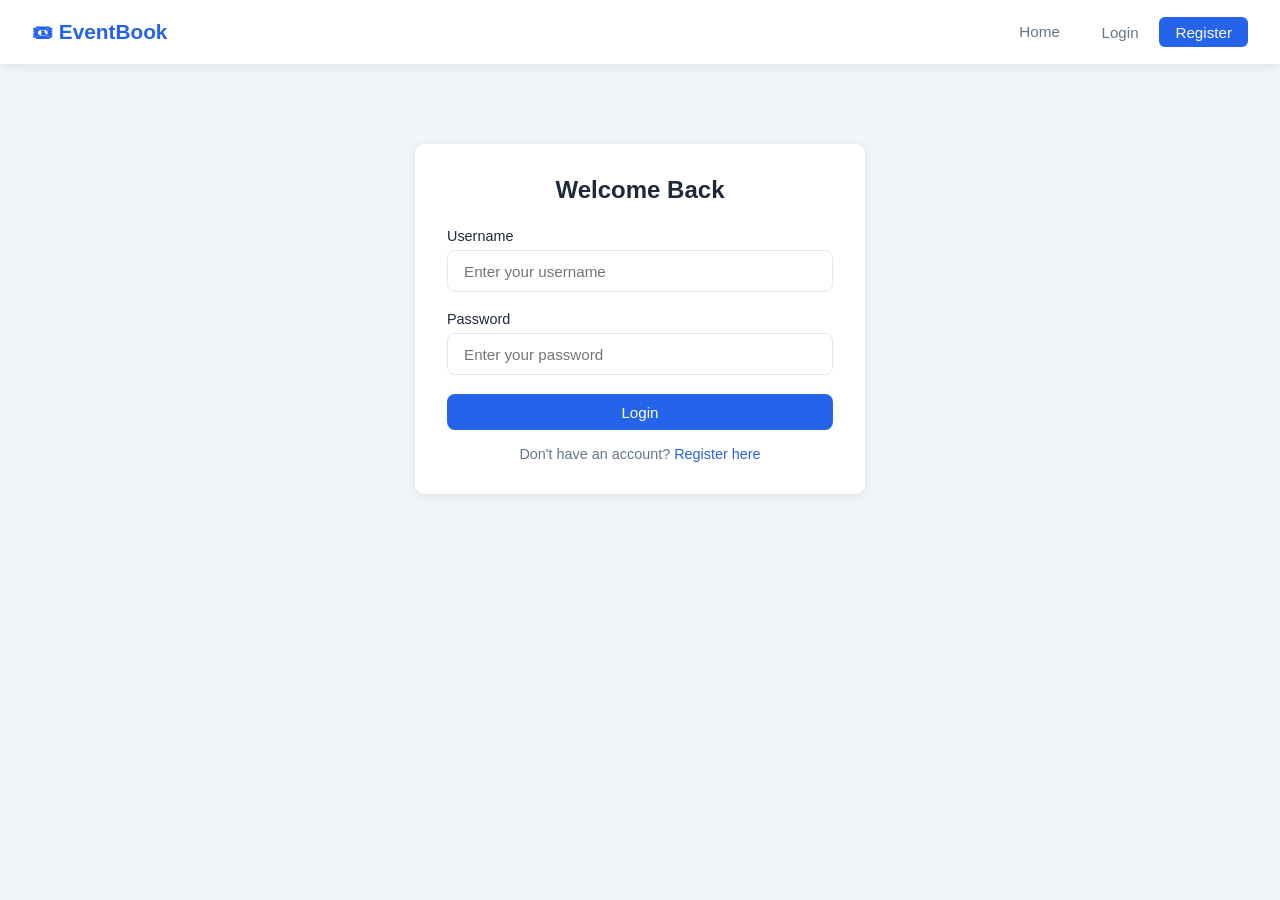
==== frontend/admin.html @ 703b4452 "Initial commit - Event Ticketing System" ====
<!DOCTYPE html>
<html lang="en">
<head>
    <meta charset="UTF-8">
    <meta name="viewport" content="width=device-width, initial-scale=1.0">
    <title>Admin Dashboard - EventBook Kenya</title>
    <link rel="stylesheet" href="css/style.css">
</head>
<body>

<!-- NAVBAR -->
<nav>
    <a href="index.html" class="nav-brand">🎟 EventBook</a>
    <ul class="nav-links">
        <li><a href="index.html">Home</a></li>
        <li id="nav-auth" style="display:flex; gap:0.5rem;">
            <a href="login.html">Login</a>
            <a href="register.html" class="btn-nav">Register</a>
        </li>
        <li id="nav-user" style="display:none; gap:0.5rem; align-items:center;">
            <a href="my-tickets.html" id="nav-username">Account</a>
            <a href="admin.html">Admin</a>
            <a href="#" onclick="logout()" class="btn-nav">Logout</a>
        </li>
    </ul>
</nav>

<div class="container">
    <div class="page-header">
        <h2>Admin Dashboard</h2>
        <p>Manage events, tickets and notifications</p>
    </div>

    <div id="alert-container"></div>

    <!-- STATS ROW -->
    <div style="display:grid; grid-template-columns:repeat(auto-fill, minmax(200px,1fr));
                gap:1rem; margin-bottom:2rem;">
        <div style="background:white; padding:1.5rem; border-radius:10px;
                    box-shadow:var(--shadow); border-left:4px solid var(--primary);">
            <p style="color:var(--text-light); font-size:0.85rem;">Total Events</p>
            <h3 id="stat-events" style="font-size:2rem; color:var(--primary);">...</h3>
        </div>
        <div style="background:white; padding:1.5rem; border-radius:10px;
                    box-shadow:var(--shadow); border-left:4px solid var(--accent);">
            <p style="color:var(--text-light); font-size:0.85rem;">Total Tickets Sold</p>
            <h3 id="stat-tickets" style="font-size:2rem; color:var(--accent);">...</h3>
        </div>
    </div>

    <!-- TWO COLUMN LAYOUT -->
    <div style="display:grid; grid-template-columns:1fr 1fr; gap:2rem;">

        <!-- CREATE EVENT FORM -->
        <div style="background:white; padding:2rem; border-radius:10px;
                    box-shadow:var(--shadow);">
            <h3 style="margin-bottom:1.5rem; font-size:1.2rem;">Create New Event</h3>
            <div id="event-form-alert"></div>

            <div class="form-group">
                <label>Event Title</label>
                <input type="text" id="ev-title" placeholder="e.g. Nairobi Jazz Night">
            </div>
            <div class="form-group">
                <label>Description</label>
                <textarea id="ev-desc" rows="3"
                    placeholder="Describe the event..."></textarea>
            </div>
            <div class="form-group">
                <label>Venue</label>
                <input type="text" id="ev-venue" placeholder="e.g. KICC, Nairobi">
            </div>
            <div class="form-group">
                <label>Date & Time</label>
                <input type="datetime-local" id="ev-date">
            </div>
            <div class="form-group">
                <label>Ticket Price (KES)</label>
                <input type="number" id="ev-price" placeholder="e.g. 500">
            </div>
            <div class="form-group">
                <label>Total Capacity</label>
                <input type="number" id="ev-capacity" placeholder="e.g. 200">
            </div>
            <button id="create-event-btn" class="btn btn-primary btn-full" onclick="submitCreateEvent()">
                 Create Event
            </button>
        </div>

        <!-- RIGHT COLUMN -->
        <div style="display:flex; flex-direction:column; gap:2rem;">

            <!-- SEND EVENT UPDATE -->
            <div style="background:white; padding:2rem; border-radius:10px;
                        box-shadow:var(--shadow);">
                <h3 style="margin-bottom:1.5rem; font-size:1.2rem;">
                    Send SMS Update to Attendees
                </h3>
                <div id="sms-alert"></div>
                <div class="form-group">
                    <label>Select Event</label>
                    <select id="sms-event">
                        <option value="">Loading events...</option>
                    </select>
                </div>
                <div class="form-group">
                    <label>Message</label>
                    <textarea id="sms-message" rows="3"
                        placeholder="e.g. Venue has changed to..."></textarea>
                </div>
                <button class="btn btn-success btn-full" onclick="sendSmsUpdate()">
                    Send SMS to All Attendees
                </button>
            </div>

            <!-- VALIDATE TICKET -->
            <div style="background:white; padding:2rem; border-radius:10px;
                        box-shadow:var(--shadow);">
                <h3 style="margin-bottom:1.5rem; font-size:1.2rem;">
                    Validate Ticket at Entry
                </h3>
                <div id="validate-alert"></div>
                <div class="form-group">
                    <label>Ticket ID</label>
                    <input type="text" id="validate-ticket-id"
                        placeholder="Paste ticket UUID here">
                </div>
                <button class="btn btn-outline btn-full" onclick="validateTicket()">
                    Validate Ticket
                </button>
            </div>

        </div>
    </div>

    <!-- EVENTS LIST -->
    <div style="background:white; padding:2rem; border-radius:10px;
                box-shadow:var(--shadow); margin-top:2rem;">
        <h3 style="margin-bottom:1.5rem; font-size:1.2rem;">All Events</h3>
        <div id="admin-events-list">
            <div class="loading">Loading events...</div>
        </div>
    </div>

</div>

<script src="js/api.js"></script>
<script>
    document.addEventListener('DOMContentLoaded', () => {
        updateNav();

        // Redirect if not logged in or not admin
        if (!isLoggedIn()) {
            window.location.href = 'login.html';
            return;
        }
        const user = getUser();
        if (user.role !== 'admin') {
            window.location.href = 'index.html';
            return;
        }

        loadDashboard();
    });

    async function loadDashboard() {
        await loadEvents();
    }

    async function loadEvents() {
        try {
            const response = await api.getEvents();
            const events = await response.json();

            // Update stats
            document.getElementById('stat-events').textContent = events.length;

            const totalSold = events.reduce((sum, e) =>
                sum + (e.total_capacity - e.available_tickets), 0);
            document.getElementById('stat-tickets').textContent = totalSold;

            // Populate SMS dropdown
            const select = document.getElementById('sms-event');
            select.innerHTML = events.map(e =>
                `<option value="${e.id}">${e.title}</option>`
            ).join('');

            // Populate events table
            const list = document.getElementById('admin-events-list');
            if (events.length === 0) {
                list.innerHTML = `<p style="color:var(--text-light);">
                    No events yet. Create one above.</p>`;
                return;
            }

            list.innerHTML = `
                <table style="width:100%; border-collapse:collapse;">
                    <thead>
                        <tr style="border-bottom:2px solid var(--border);
                                   text-align:left;">
                            <th style="padding:0.8rem; font-size:0.85rem;
                                       color:var(--text-light);">TITLE</th>
                            <th style="padding:0.8rem; font-size:0.85rem;
                                       color:var(--text-light);">DATE</th>
                            <th style="padding:0.8rem; font-size:0.85rem;
                                       color:var(--text-light);">VENUE</th>
                            <th style="padding:0.8rem; font-size:0.85rem;
                                       color:var(--text-light);">PRICE</th>
                            <th style="padding:0.8rem; font-size:0.85rem;
                                       color:var(--text-light);">TICKETS LEFT</th>
                            <th style="padding:0.8rem; font-size:0.85rem;
                                       color:var(--text-light);">STATUS</th>
                        </tr>
                    </thead>
                    <tbody>
                        ${events.map(e => `
                            <tr style="border-bottom:1px solid var(--border);">
                                <td style="padding:0.8rem; font-weight:500;">
                                    ${e.title}</td>
                                <td style="padding:0.8rem; font-size:0.85rem;
                                           color:var(--text-light);">
                                    ${formatDate(e.date)}</td>
                                <td style="padding:0.8rem; font-size:0.85rem;
                                           color:var(--text-light);">
                                    ${e.venue}</td>
                                <td style="padding:0.8rem; font-weight:600;
                                           color:var(--primary);">
                                    KES ${e.ticket_price}</td>
                                <td style="padding:0.8rem;">
                                    ${e.available_tickets}</td>
                                <td style="padding:0.8rem;">
                                    <span class="badge badge-${e.status}">
                                        ${e.status}
                                    </span>
                                </td>
                            </tr>
                        `).join('')}
                    </tbody>
                </table>`;

        } catch (error) {
            showAlert('alert-container', 'Could not load events.', 'error');
        }
    }

    async function submitCreateEvent() {
        const title    = document.getElementById('ev-title').value.trim();
        const desc     = document.getElementById('ev-desc').value.trim();
        const venue    = document.getElementById('ev-venue').value.trim();
        const date     = document.getElementById('ev-date').value;
        const price    = document.getElementById('ev-price').value;
        const capacity = document.getElementById('ev-capacity').value;

        if (!title || !desc || !venue || !date || !price || !capacity) {
            showAlert('event-form-alert', 'Please fill in all fields.', 'error');
            return;
        }

        const btn = document.querySelector('.btn-primary');
        btn.textContent = 'Creating...';
        btn.disabled = true;

        try {
            const response = await api.createEvent({
                title, description: desc, venue,
                date: new Date(date).toISOString(),
                ticket_price: price,
                total_capacity: parseInt(capacity)
            });

            const data = await response.json();

            if (response.ok) {
                showAlert('event-form-alert', 'Event created successfully!', 'success');
                // Clear form
                ['ev-title','ev-desc','ev-venue','ev-date',
                 'ev-price','ev-capacity'].forEach(id => {
                    document.getElementById(id).value = '';
                });
                loadDashboard();
            } else {
                const error = Object.values(data)[0];
                showAlert('event-form-alert',
                    Array.isArray(error) ? error[0] : error, 'error');
            }

        } catch (error) {
            showAlert('event-form-alert', 'Server error. Try again.', 'error');
        }

        btn.textContent = 'Create Event';
        btn.disabled = false;
    }

    async function sendSmsUpdate() {
        const eventId = document.getElementById('sms-event').value;
        const message = document.getElementById('sms-message').value.trim();

        if (!message) {
            showAlert('sms-alert', 'Please enter a message.', 'error');
            return;
        }

        const btn = document.querySelector('.btn-success');
        btn.textContent = 'Sending...';
        btn.disabled = true;

        try {
            const response = await api.sendEventUpdate({
                event_id: eventId,
                message: message
            });

            const data = await response.json();

            if (response.ok) {
                showAlert('sms-alert', data.message, 'success');
                document.getElementById('sms-message').value = '';
            } else {
                showAlert('sms-alert', data.error || 'Failed to send.', 'error');
            }

        } catch (error) {
            showAlert('sms-alert', 'Server error. Try again.', 'error');
        }

        btn.textContent = 'Send SMS to All Attendees';
        btn.disabled = false;
    }

    async function validateTicket() {
        const ticketId = document.getElementById('validate-ticket-id').value.trim();

        if (!ticketId) {
            showAlert('validate-alert', 'Please enter a ticket ID.', 'error');
            return;
        }

        const btn = document.querySelector('.btn-outline');
        btn.textContent = 'Validating...';
        btn.disabled = true;

        try {
            const response = await fetch('http://127.0.0.1:8000/api/tickets/validate/', {
                method: 'POST',
                headers: {
                    'Content-Type': 'application/json',
                    'Authorization': `Bearer ${getToken()}`
                },
                body: JSON.stringify({ ticket_id: ticketId })
            });

            const data = await response.json();

            if (response.ok && data.valid) {
                showAlert('validate-alert',
                    `✓ Valid ticket! Attendee: ${data.attendee} — ${data.event}`,
                    'success');
                document.getElementById('validate-ticket-id').value = '';
            } else {
                showAlert('validate-alert',
                    data.message || 'Invalid ticket.', 'error');
            }

        } catch (error) {
            showAlert('validate-alert', 'Server error. Try again.', 'error');
        }

        btn.textContent = 'Validate Ticket';
        btn.disabled = false;
    }

    function formatDate(dateStr) {
        const date = new Date(dateStr);
        return date.toLocaleDateString('en-KE', {
            year: 'numeric', month: 'short',
            day: 'numeric', hour: '2-digit', minute: '2-digit'
        });
    }
</script>

</body>
</html>
---- frontend/css/style.css ----
* {
    margin: 0;
    padding: 0;
    box-sizing: border-box;
}

:root {
    --primary: #2563eb;
    --primary-dark: #1d4ed8;
    --secondary: #f8fafc;
    --accent: #16a34a;
    --danger: #dc2626;
    --text: #1e293b;
    --text-light: #64748b;
    --border: #e2e8f0;
    --white: #ffffff;
    --shadow: 0 2px 10px rgba(0,0,0,0.08);
    --radius: 10px;
}

body {
    font-family: 'Segoe UI', sans-serif;
    background: #f1f5f9;
    color: var(--text);
    min-height: 100vh;
}

/* NAVBAR */
nav {
    background: var(--white);
    padding: 0 2rem;
    height: 64px;
    display: flex;
    align-items: center;
    justify-content: space-between;
    box-shadow: var(--shadow);
    position: sticky;
    top: 0;
    z-index: 100;
}

.nav-brand {
    font-size: 1.3rem;
    font-weight: 700;
    color: var(--primary);
    text-decoration: none;
}

.nav-links {
    display: flex;
    gap: 1rem;
    align-items: center;
    list-style: none;
}

.nav-links a {
    text-decoration: none;
    color: var(--text-light);
    font-size: 0.95rem;
    padding: 0.4rem 0.8rem;
    border-radius: 6px;
    transition: all 0.2s;
}

.nav-links a:hover {
    background: var(--secondary);
    color: var(--primary);
}

.nav-links .btn-nav {
    background: var(--primary);
    color: var(--white) !important;
    padding: 0.4rem 1rem;
}

.nav-links .btn-nav:hover {
    background: var(--primary-dark) !important;
    color: var(--white) !important;
}

/* CONTAINER */
.container {
    max-width: 1100px;
    margin: 0 auto;
    padding: 2rem 1.5rem;
}

/* HERO */
.hero {
    background: linear-gradient(135deg, var(--primary), var(--primary-dark));
    color: var(--white);
    padding: 4rem 2rem;
    text-align: center;
    margin-bottom: 2rem;
}

.hero h1 {
    font-size: 2.5rem;
    margin-bottom: 0.8rem;
}

.hero p {
    font-size: 1.1rem;
    opacity: 0.9;
}

/* CARDS */
.cards-grid {
    display: grid;
    grid-template-columns: repeat(auto-fill, minmax(300px, 1fr));
    gap: 1.5rem;
}

.card {
    background: var(--white);
    border-radius: var(--radius);
    box-shadow: var(--shadow);
    overflow: hidden;
    transition: transform 0.2s, box-shadow 0.2s;
}

.card:hover {
    transform: translateY(-3px);
    box-shadow: 0 8px 24px rgba(0,0,0,0.12);
}

.card-body {
    padding: 1.5rem;
}

.card-title {
    font-size: 1.15rem;
    font-weight: 600;
    margin-bottom: 0.5rem;
    color: var(--text);
}

.card-text {
    color: var(--text-light);
    font-size: 0.9rem;
    margin-bottom: 0.4rem;
}

.card-price {
    font-size: 1.2rem;
    font-weight: 700;
    color: var(--primary);
    margin: 0.8rem 0;
}

.card-footer {
    padding: 1rem 1.5rem;
    border-top: 1px solid var(--border);
    display: flex;
    justify-content: space-between;
    align-items: center;
}

/* BADGES */
.badge {
    padding: 0.25rem 0.7rem;
    border-radius: 20px;
    font-size: 0.78rem;
    font-weight: 600;
}

.badge-upcoming { background: #dbeafe; color: #1d4ed8; }
.badge-ongoing  { background: #dcfce7; color: #16a34a; }
.badge-sold-out { background: #fee2e2; color: #dc2626; }

/* BUTTONS */
.btn {
    display: inline-block;
    padding: 0.6rem 1.4rem;
    border-radius: 8px;
    font-size: 0.95rem;
    font-weight: 500;
    cursor: pointer;
    border: none;
    text-decoration: none;
    transition: all 0.2s;
    text-align: center;
}

.btn-primary {
    background: var(--primary);
    color: var(--white);
}

.btn-primary:hover { background: var(--primary-dark); }

.btn-success {
    background: var(--accent);
    color: var(--white);
}

.btn-success:hover { background: #15803d; }

.btn-danger {
    background: var(--danger);
    color: var(--white);
}

.btn-outline {
    background: transparent;
    border: 2px solid var(--primary);
    color: var(--primary);
}

.btn-outline:hover {
    background: var(--primary);
    color: var(--white);
}

.btn-full { width: 100%; }

/* FORMS */
.form-card {
    background: var(--white);
    border-radius: var(--radius);
    box-shadow: var(--shadow);
    padding: 2rem;
    max-width: 450px;
    margin: 3rem auto;
}

.form-title {
    font-size: 1.5rem;
    font-weight: 700;
    margin-bottom: 1.5rem;
    text-align: center;
    color: var(--text);
}

.form-group {
    margin-bottom: 1.2rem;
}

.form-group label {
    display: block;
    font-size: 0.9rem;
    font-weight: 500;
    margin-bottom: 0.4rem;
    color: var(--text);
}

.form-group input,
.form-group textarea,
.form-group select {
    width: 100%;
    padding: 0.7rem 1rem;
    border: 1.5px solid var(--border);
    border-radius: 8px;
    font-size: 0.95rem;
    transition: border-color 0.2s;
    outline: none;
}

.form-group input:focus,
.form-group textarea:focus,
.form-group select:focus {
    border-color: var(--primary);
}

.form-footer {
    text-align: center;
    margin-top: 1rem;
    font-size: 0.9rem;
    color: var(--text-light);
}

.form-footer a {
    color: var(--primary);
    text-decoration: none;
    font-weight: 500;
}

/* ALERTS */
.alert {
    padding: 0.8rem 1rem;
    border-radius: 8px;
    margin-bottom: 1rem;
    font-size: 0.9rem;
}

.alert-success { background: #dcfce7; color: #166534; }
.alert-error   { background: #fee2e2; color: #991b1b; }
.alert-info    { background: #dbeafe; color: #1e40af; }

/* TICKET CARD */
.ticket-card {
    background: var(--white);
    border-radius: var(--radius);
    box-shadow: var(--shadow);
    padding: 1.5rem;
    display: flex;
    gap: 1.5rem;
    align-items: center;
    margin-bottom: 1rem;
    border-left: 5px solid var(--primary);
}

.ticket-card img {
    width: 100px;
    height: 100px;
    border-radius: 8px;
    object-fit: cover;
}

.ticket-info h3 {
    font-size: 1.1rem;
    margin-bottom: 0.3rem;
}

.ticket-info p {
    color: var(--text-light);
    font-size: 0.88rem;
    margin-bottom: 0.2rem;
}

.ticket-id {
    font-size: 0.75rem;
    color: var(--text-light);
    margin-top: 0.5rem;
    word-break: break-all;
}

/* PAGE HEADER */
.page-header {
    margin-bottom: 2rem;
}

.page-header h2 {
    font-size: 1.8rem;
    font-weight: 700;
}

.page-header p {
    color: var(--text-light);
    margin-top: 0.3rem;
}

/* LOADING */
.loading {
    text-align: center;
    padding: 3rem;
    color: var(--text-light);
    font-size: 1rem;
}

/* EMPTY STATE */
.empty-state {
    text-align: center;
    padding: 4rem 2rem;
    color: var(--text-light);
}

.empty-state h3 {
    font-size: 1.2rem;
    margin-bottom: 0.5rem;
}

/* RESPONSIVE */
@media (max-width: 600px) {
    .hero h1 { font-size: 1.8rem; }
    .cards-grid { grid-template-columns: 1fr; }
    .ticket-card { flex-direction: column; }
    nav { padding: 0 1rem; }
}
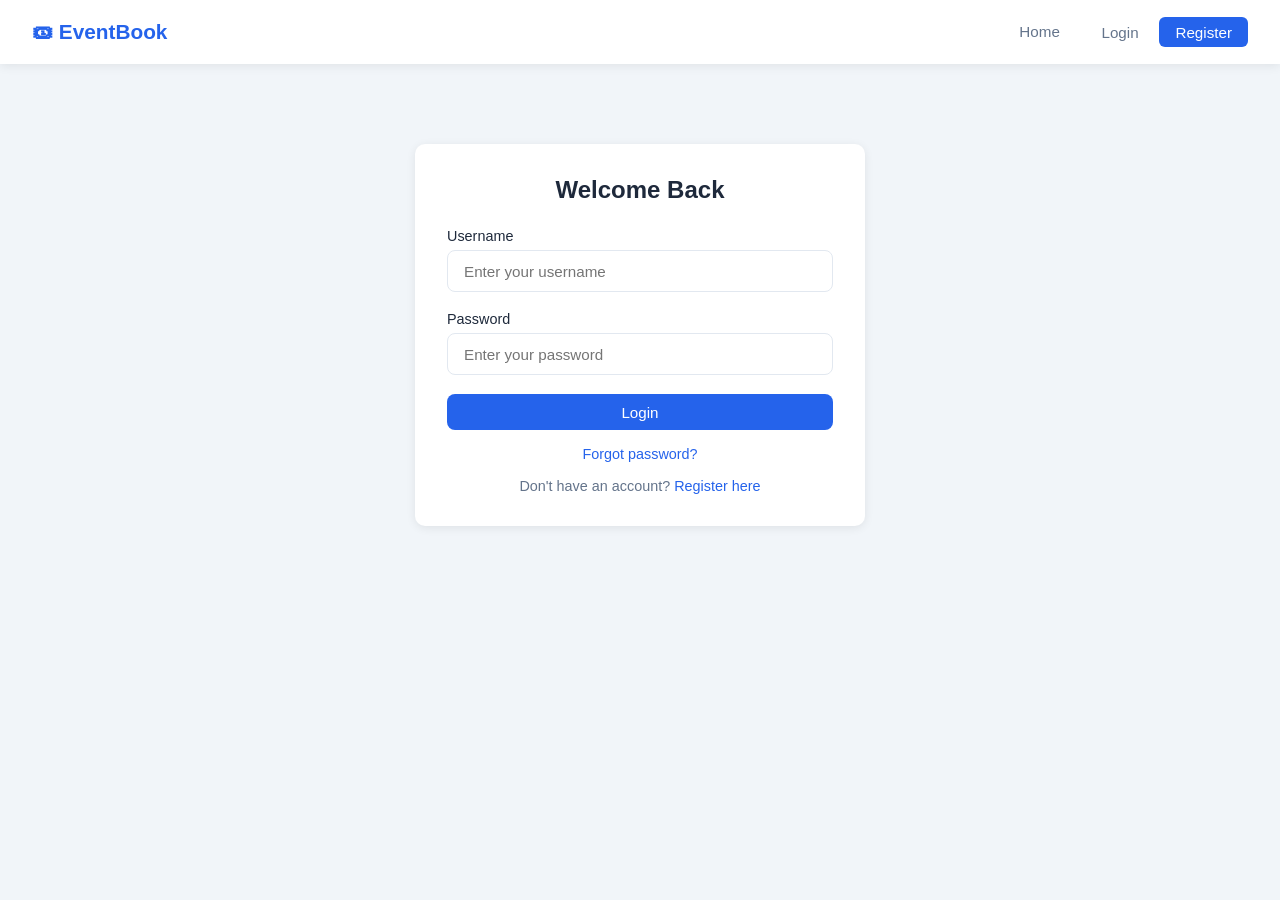
==== commit b44819b8: "Minor change" ====
--- a/frontend/admin.html
+++ b/frontend/admin.html
@@ -46,6 +46,11 @@
             <p style="color:var(--text-light); font-size:0.85rem;">Total Tickets Sold</p>
             <h3 id="stat-tickets" style="font-size:2rem; color:var(--accent);">...</h3>
         </div>
+        <div style="background:white; padding:1.5rem; border-radius:10px;
+                    box-shadow:var(--shadow); border-left:4px solid var(--primary);">
+            <p style="color:var(--text-light); font-size:0.85rem;">Total Revenue</p>
+            <h3 id="stat-revenue" style="font-size:1.5rem; color:var(--primary);">...</h3>
+        </div>
     </div>
 
     <!-- TWO COLUMN LAYOUT -->
@@ -82,8 +87,9 @@
                 <label>Total Capacity</label>
                 <input type="number" id="ev-capacity" placeholder="e.g. 200">
             </div>
-            <button id="create-event-btn" class="btn btn-primary btn-full" onclick="submitCreateEvent()">
-                 Create Event
+            <button id="create-event-btn" class="btn btn-primary btn-full"
+                onclick="submitCreateEvent()">
+                Create Event
             </button>
         </div>
 
@@ -136,7 +142,15 @@
     <!-- EVENTS LIST -->
     <div style="background:white; padding:2rem; border-radius:10px;
                 box-shadow:var(--shadow); margin-top:2rem;">
-        <h3 style="margin-bottom:1.5rem; font-size:1.2rem;">All Events</h3>
+
+        <div style="display:flex; justify-content:space-between;
+                    align-items:center; margin-bottom:1rem;">
+            <h3 style="font-size:1.2rem;">All Events</h3>
+            <button class="btn btn-outline" onclick="exportCSV()">
+                📥 Export to CSV
+            </button>
+        </div>
+
         <div id="admin-events-list">
             <div class="loading">Loading events...</div>
         </div>
@@ -149,7 +163,6 @@
     document.addEventListener('DOMContentLoaded', () => {
         updateNav();
 
-        // Redirect if not logged in or not admin
         if (!isLoggedIn()) {
             window.location.href = 'login.html';
             return;
@@ -178,6 +191,11 @@
             const totalSold = events.reduce((sum, e) =>
                 sum + (e.total_capacity - e.available_tickets), 0);
             document.getElementById('stat-tickets').textContent = totalSold;
+
+            const totalRevenue = events.reduce((sum, e) =>
+                sum + ((e.total_capacity - e.available_tickets) * e.ticket_price), 0);
+            document.getElementById('stat-revenue').textContent =
+                `KES ${totalRevenue.toLocaleString()}`;
 
             // Populate SMS dropdown
             const select = document.getElementById('sms-event');
@@ -194,6 +212,7 @@
             }
 
             list.innerHTML = `
+                <div style="overflow-x:auto;">
                 <table style="width:100%; border-collapse:collapse;">
                     <thead>
                         <tr style="border-bottom:2px solid var(--border);
@@ -207,13 +226,20 @@
                             <th style="padding:0.8rem; font-size:0.85rem;
                                        color:var(--text-light);">PRICE</th>
                             <th style="padding:0.8rem; font-size:0.85rem;
+                                       color:var(--text-light);">TICKETS SOLD</th>
+                            <th style="padding:0.8rem; font-size:0.85rem;
                                        color:var(--text-light);">TICKETS LEFT</th>
+                            <th style="padding:0.8rem; font-size:0.85rem;
+                                       color:var(--text-light);">REVENUE</th>
                             <th style="padding:0.8rem; font-size:0.85rem;
                                        color:var(--text-light);">STATUS</th>
                         </tr>
                     </thead>
                     <tbody>
-                        ${events.map(e => `
+                        ${events.map(e => {
+                            const sold = e.total_capacity - e.available_tickets;
+                            const revenue = sold * e.ticket_price;
+                            return `
                             <tr style="border-bottom:1px solid var(--border);">
                                 <td style="padding:0.8rem; font-weight:500;">
                                     ${e.title}</td>
@@ -226,17 +252,24 @@
                                 <td style="padding:0.8rem; font-weight:600;
                                            color:var(--primary);">
                                     KES ${e.ticket_price}</td>
+                                <td style="padding:0.8rem; font-weight:600;
+                                           color:var(--accent);">
+                                    ${sold}</td>
                                 <td style="padding:0.8rem;">
                                     ${e.available_tickets}</td>
+                                <td style="padding:0.8rem; font-weight:600;
+                                           color:var(--primary);">
+                                    KES ${revenue.toLocaleString()}</td>
                                 <td style="padding:0.8rem;">
                                     <span class="badge badge-${e.status}">
                                         ${e.status}
                                     </span>
                                 </td>
-                            </tr>
-                        `).join('')}
+                            </tr>`;
+                        }).join('')}
                     </tbody>
-                </table>`;
+                </table>
+                </div>`;
 
         } catch (error) {
             showAlert('alert-container', 'Could not load events.', 'error');
@@ -256,7 +289,7 @@
             return;
         }
 
-        const btn = document.querySelector('.btn-primary');
+        const btn = document.getElementById('create-event-btn');
         btn.textContent = 'Creating...';
         btn.disabled = true;
 
@@ -272,7 +305,6 @@
 
             if (response.ok) {
                 showAlert('event-form-alert', 'Event created successfully!', 'success');
-                // Clear form
                 ['ev-title','ev-desc','ev-venue','ev-date',
                  'ev-price','ev-capacity'].forEach(id => {
                     document.getElementById(id).value = '';
@@ -341,7 +373,7 @@
         btn.disabled = true;
 
         try {
-            const response = await fetch('http://127.0.0.1:8000/api/tickets/validate/', {
+            const response = await fetch(`${API_BASE}/tickets/validate/`, {
                 method: 'POST',
                 headers: {
                     'Content-Type': 'application/json',
@@ -370,6 +402,38 @@
         btn.disabled = false;
     }
 
+    async function exportCSV() {
+        try {
+            const response = await api.getEvents();
+            const events = await response.json();
+
+            let csv = 'Event Title,Date,Venue,Ticket Price,Capacity,Tickets Sold,Tickets Left,Revenue,Status\n';
+
+            events.forEach(e => {
+                const sold = e.total_capacity - e.available_tickets;
+                const revenue = sold * e.ticket_price;
+                csv += `"${e.title}","${formatDate(e.date)}","${e.venue}",`;
+                csv += `"KES ${e.ticket_price}","${e.total_capacity}",`;
+                csv += `"${sold}","${e.available_tickets}",`;
+                csv += `"KES ${revenue}","${e.status}"\n`;
+            });
+
+            const blob = new Blob([csv], { type: 'text/csv' });
+            const url = window.URL.createObjectURL(blob);
+            const a = document.createElement('a');
+            a.href = url;
+            a.download = 'EventBook_Report.csv';
+            a.click();
+            window.URL.revokeObjectURL(url);
+
+            showAlert('alert-container',
+                'Report downloaded successfully!', 'success');
+
+        } catch (error) {
+            showAlert('alert-container', 'Could not generate report.', 'error');
+        }
+    }
+
     function formatDate(dateStr) {
         const date = new Date(dateStr);
         return date.toLocaleDateString('en-KE', {
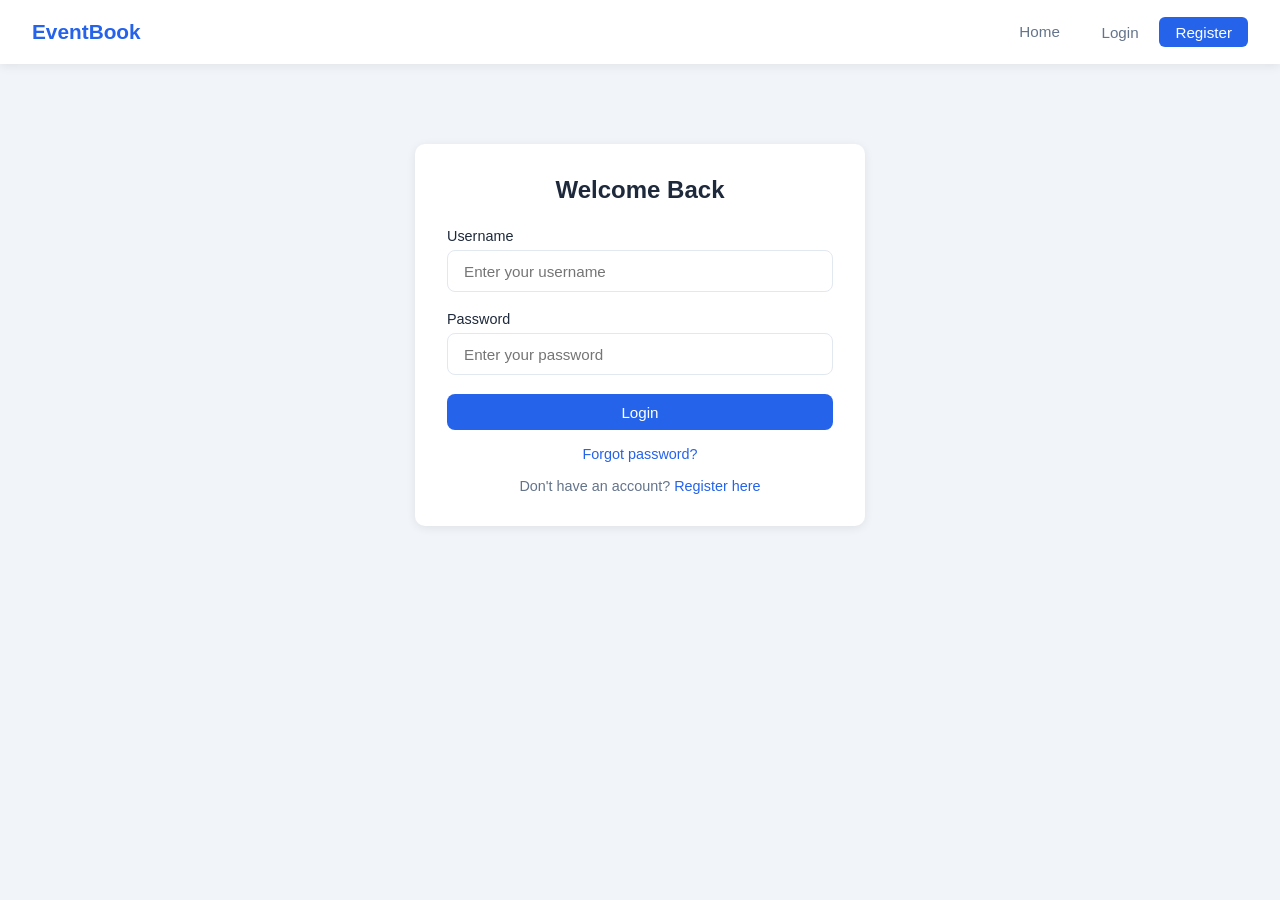
==== commit aa3ada00: "minor change" ====
--- a/frontend/admin.html
+++ b/frontend/admin.html
@@ -10,7 +10,7 @@
 
 <!-- NAVBAR -->
 <nav>
-    <a href="index.html" class="nav-brand">🎟 EventBook</a>
+    <a href="index.html" class="nav-brand"> EventBook</a>
     <ul class="nav-links">
         <li><a href="index.html">Home</a></li>
         <li id="nav-auth" style="display:flex; gap:0.5rem;">
@@ -86,6 +86,16 @@
             <div class="form-group">
                 <label>Total Capacity</label>
                 <input type="number" id="ev-capacity" placeholder="e.g. 200">
+            </div>
+            <div class="form-group">
+                <label>Event Image</label>
+                <input type="file" id="ev-image" accept="image/*"
+                    style="width:100%; padding:0.7rem 1rem;
+                           border:1.5px solid var(--border);
+                           border-radius:8px; font-size:0.95rem;">
+                <p style="font-size:0.8rem; color:var(--text-light); margin-top:0.3rem;">
+                    Upload a photo for your event (JPG, PNG recommended)
+                </p>
             </div>
             <button id="create-event-btn" class="btn btn-primary btn-full"
                 onclick="submitCreateEvent()">
@@ -147,7 +157,7 @@
                     align-items:center; margin-bottom:1rem;">
             <h3 style="font-size:1.2rem;">All Events</h3>
             <button class="btn btn-outline" onclick="exportCSV()">
-                📥 Export to CSV
+                 Export to CSV
             </button>
         </div>
 
